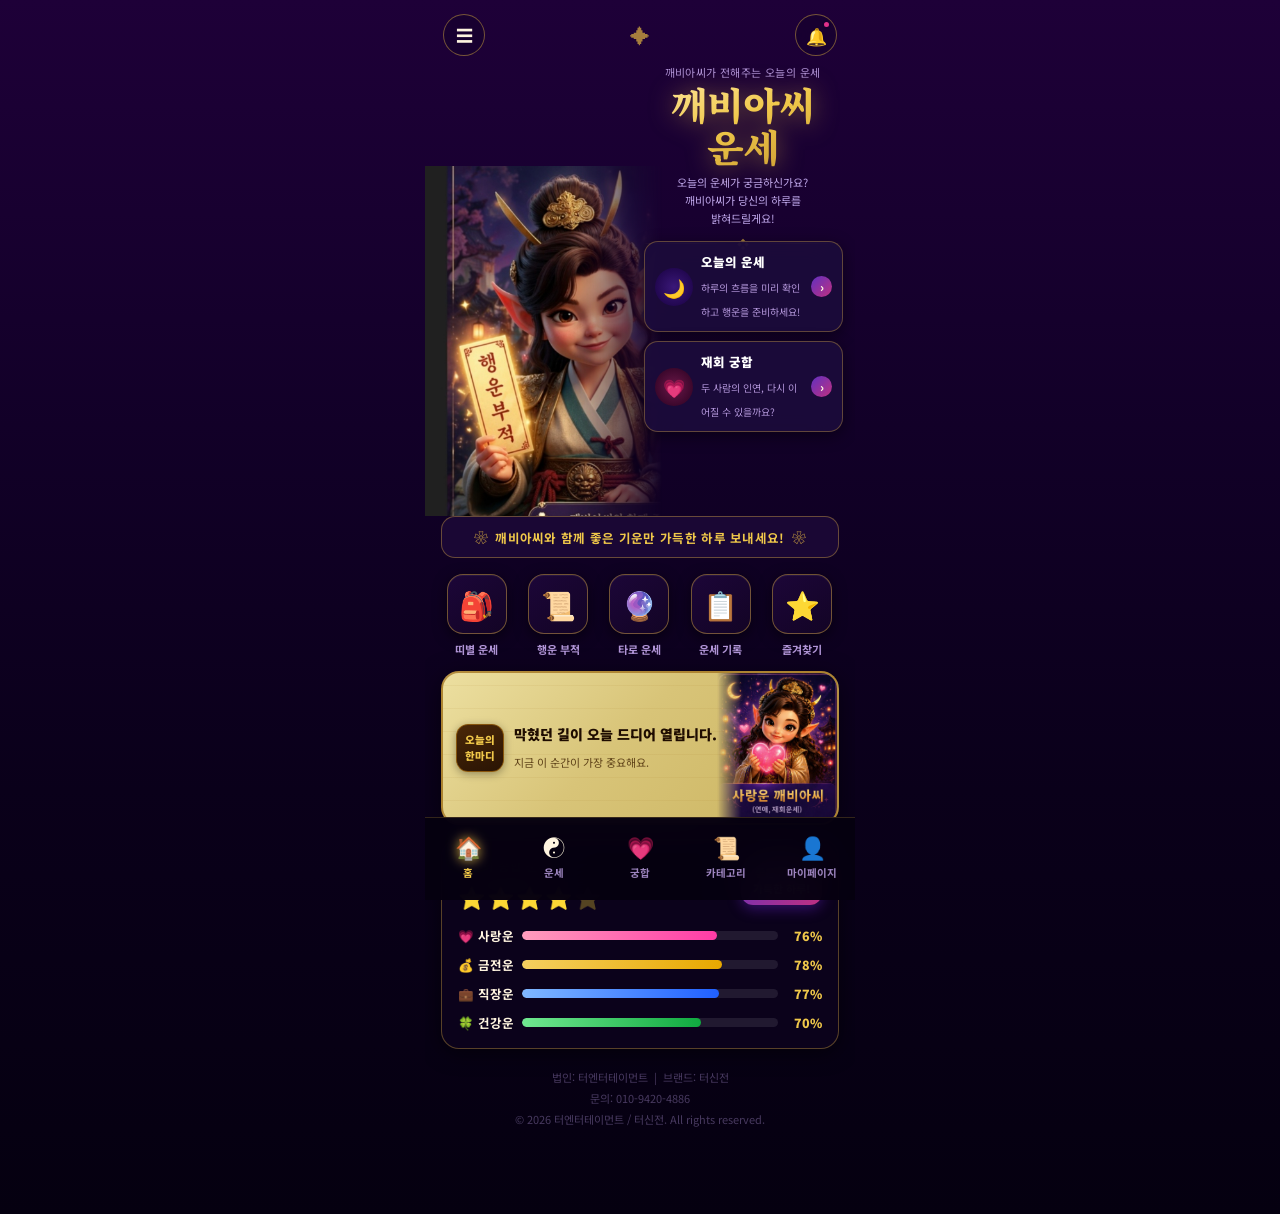
==== index (7).html @ a057582c "Add files via upload" ====
<!doctype html>
<html lang="ko">
<head>
  <link rel="manifest" href="/manifest.json">
  <meta name="theme-color" content="#15002e">
  <meta name="mobile-web-app-capable" content="yes">
  <meta name="apple-mobile-web-app-capable" content="yes">
  <meta name="apple-mobile-web-app-title" content="깨비아씨">
  <meta name="apple-mobile-web-app-status-bar-style" content="black-translucent">
  <link rel="apple-touch-icon" href="/icon-192.png">
  <script>if('serviceWorker'in navigator){window.addEventListener('load',()=>navigator.serviceWorker.register('/sw.js'));}</script>
  <meta charset="UTF-8">
  <meta name="viewport" content="width=device-width,initial-scale=1.0">
  <title>깨비아씨 운세</title>
  <link href="https://fonts.googleapis.com/css2?family=Noto+Serif+KR:wght@700;900&family=Noto+Sans+KR:wght@400;500;700;900&display=swap" rel="stylesheet">
  <style>
    *{box-sizing:border-box;margin:0;padding:0;-webkit-tap-highlight-color:transparent}

    body{
      font-family:'Noto Sans KR',sans-serif;
      color:#fff5e0;
      min-height:100vh;
      overflow-x:hidden;
      background:linear-gradient(180deg,#1e0038 0%,#120028 35%,#0a001a 65%,#050010 100%);
    }

    .app{max-width:430px;margin:0 auto;min-height:100vh;padding-bottom:80px;position:relative;overflow:hidden}

    /* ━━━ 상단바 ━━━ */
    .topbar{
      display:flex;justify-content:space-between;align-items:center;
      padding:14px 18px 0;position:relative;z-index:20;
    }
    .topbar-center{position:absolute;left:50%;transform:translateX(-50%);color:rgba(212,168,64,0.75);font-size:20px}
    .tbtn{
      width:42px;height:42px;border-radius:50%;
      border:1.5px solid rgba(212,168,64,0.5);
      background:rgba(20,0,45,0.55);
      display:flex;align-items:center;justify-content:center;
      font-size:17px;cursor:pointer;position:relative;backdrop-filter:blur(10px);
    }
    .notif-dot{position:absolute;top:5px;right:5px;width:9px;height:9px;background:#e0308a;border-radius:50%;border:2px solid #15002e}

    /* ━━━ 히어로 섹션 ━━━ */
    .hero{
      position:relative;
      height:460px;
      overflow:hidden;
    }

    /* 캐릭터 - 왼쪽 절반, 배경과 자연스럽게 블렌딩 */
    .hero-char{
      position:absolute;
      left:0; bottom:0;
      width:55%;
      z-index:3;
    }
    .hero-char img{
      width:100%;
      display:block;
      /* 오른쪽과 하단을 배경에 블렌딩 */
      -webkit-mask-image:linear-gradient(to right, black 60%, transparent 100%),
                         linear-gradient(to top, transparent 0%, black 15%);
      -webkit-mask-composite:source-in;
      mask-image:linear-gradient(to right, black 60%, transparent 100%);
      filter:drop-shadow(4px 0 20px rgba(80,20,160,0.3));
    }

    /* 타이틀 - 오른쪽 상단 */
    .hero-title{
      position:absolute;
      top:8px; right:0;
      width:50%;
      z-index:5;
      padding:0 14px 0 4px;
      text-align:center;
    }
    .h-small{font-size:11px;color:rgba(200,170,240,0.85);letter-spacing:.4px;margin-bottom:3px}
    .h-big{
      font-family:'Noto Serif KR',serif;
      font-size:38px;font-weight:900;
      background:linear-gradient(160deg,#ffe8a0 0%,#f0c84a 45%,#c89830 100%);
      -webkit-background-clip:text;-webkit-text-fill-color:transparent;background-clip:text;
      line-height:1.1;letter-spacing:-1px;
      filter:drop-shadow(0 2px 12px rgba(212,168,64,0.55));
    }
    .h-desc{font-size:11px;color:rgba(210,185,255,0.9);margin-top:6px;line-height:1.65}
    .gold-sep{
      display:flex;align-items:center;justify-content:center;gap:5px;margin:8px 0;
    }
    .gold-sep::before,.gold-sep::after{content:'';flex:1;height:1px;background:linear-gradient(90deg,transparent,rgba(212,168,64,0.55),transparent)}
    .gold-sep span{color:rgba(212,168,64,0.75);font-size:12px}

    /* 퀵카드 - 오른쪽 */
    .quick-cards{
      position:absolute;
      top:185px; right:0;
      width:50%;
      z-index:5;
      padding:0 12px 0 4px;
      display:flex;flex-direction:column;gap:9px;
    }
    .qcard{
      background:rgba(28,12,60,0.88);
      border:1.5px solid rgba(212,168,64,0.38);
      border-radius:14px;padding:10px 10px;
      display:flex;align-items:center;gap:8px;
      cursor:pointer;transition:all .2s;
      backdrop-filter:blur(16px);
      box-shadow:0 4px 16px rgba(0,0,0,0.45);
    }
    .qcard:hover{border-color:rgba(212,168,64,0.7);transform:translateX(-2px)}
    .qcard:active{transform:scale(0.97)}
    .qcard-ic{
      width:38px;height:38px;border-radius:50%;
      display:flex;align-items:center;justify-content:center;font-size:18px;flex-shrink:0;
    }
    .qcard-ic.moon{background:radial-gradient(circle,#3a1878,#180040)}
    .qcard-ic.heart{background:radial-gradient(circle,#6a1848,#280020)}
    .qcard-text{flex:1;min-width:0}
    .qcard-text strong{font-size:12.5px;font-weight:900;display:block;margin-bottom:2px;color:#fff}
    .qcard-text span{font-size:10px;color:rgba(195,165,235,0.9);line-height:1.45}
    .qcard-arr{
      width:21px;height:21px;border-radius:50%;flex-shrink:0;
      background:linear-gradient(135deg,#6030c0,#c03080);
      display:flex;align-items:center;justify-content:center;font-size:12px;font-weight:900;
    }

    /* ━━━ 배너 ━━━ */
    .banner{
      margin:0 16px;
      background:rgba(28,8,55,0.9);
      border:1.5px solid rgba(212,168,64,0.42);
      border-radius:14px;padding:10px 14px;
      text-align:center;font-size:12.5px;font-weight:700;
      color:#f0c84a;letter-spacing:.3px;
      backdrop-filter:blur(10px);
      position:relative;z-index:5;
    }
    .bf{color:#d4a840;margin:0 7px;font-size:14px}

    /* ━━━ 아이콘 메뉴 ━━━ */
    .icon-row{
      display:flex;gap:6px;padding:16px 14px 0;
      overflow-x:auto;scrollbar-width:none;position:relative;z-index:5;
    }
    .icon-row::-webkit-scrollbar{display:none}
    .iitem{flex:0 0 calc(20% - 5px);display:flex;flex-direction:column;align-items:center;gap:7px;cursor:pointer}
    .ibox{
      width:60px;height:60px;border-radius:16px;
      background:linear-gradient(145deg,#1c0638,#130425);
      border:1.5px solid rgba(212,168,64,0.48);
      display:flex;align-items:center;justify-content:center;
      overflow:hidden;transition:all .22s;
      box-shadow:0 4px 14px rgba(0,0,0,0.5),inset 0 1px 0 rgba(255,255,255,0.06);
    }
    .ibox img{width:85%;height:85%;object-fit:contain}
    .ibox span{font-size:28px;line-height:1}
    .iitem:hover .ibox{border-color:#f0c84a;transform:translateY(-4px);box-shadow:0 12px 26px rgba(100,30,200,0.5)}
    .iitem:active .ibox{transform:scale(0.95)}
    .ilabel{font-size:11px;font-weight:700;color:rgba(195,165,235,0.9);white-space:nowrap;text-align:center}

    /* ━━━ 오늘의 한마디 ━━━ */
    .daily-wrap{
      margin:14px 16px 0;
      background:linear-gradient(135deg,#ecdfa0 0%,#d8c478 45%,#cbb460 100%);
      border:2px solid rgba(155,105,20,0.65);
      border-radius:18px;overflow:hidden;
      display:flex;align-items:stretch;
      position:relative;z-index:5;
      box-shadow:0 6px 24px rgba(0,0,0,0.5);
      min-height:110px;
    }
    .daily-wrap::before{
      content:'';position:absolute;inset:0;pointer-events:none;z-index:0;
      background:repeating-linear-gradient(0deg,transparent,transparent 22px,rgba(155,105,20,0.07) 22px,rgba(155,105,20,0.07) 23px);
    }
    .daily-left{
      flex:1;padding:13px 0 13px 13px;
      display:flex;align-items:center;gap:10px;position:relative;z-index:1;
    }
    .daily-badge{
      background:linear-gradient(160deg,#4a2808,#2a1404);
      border:1.5px solid rgba(155,100,15,0.8);
      border-radius:12px;padding:7px 8px;
      text-align:center;font-size:10.5px;font-weight:900;
      min-width:46px;line-height:1.5;flex-shrink:0;
      color:#f0c84a;box-shadow:0 2px 8px rgba(0,0,0,0.35);
    }
    .daily-content strong{display:block;font-size:14px;font-weight:900;color:#1e0c00;line-height:1.5;margin-bottom:3px}
    .daily-content span{font-size:11px;color:#4a2c08;opacity:.85}
    .daily-char{
      width:120px;flex-shrink:0;
      position:relative;z-index:1;
      display:flex;align-items:flex-end;justify-content:center;overflow:hidden;
    }
    .daily-char img{
      width:120px;object-fit:cover;object-position:top center;
      -webkit-mask-image:linear-gradient(90deg,transparent 0%,black 20%);
      mask-image:linear-gradient(90deg,transparent 0%,black 20%);
    }

    /* ━━━ 종합 운세 ━━━ */
    .fortune-panel{
      margin:14px 16px 0;
      background:rgba(12,3,28,0.95);
      border:1.5px solid rgba(212,168,64,0.38);
      border-radius:18px;padding:16px;
      position:relative;overflow:hidden;z-index:5;
      box-shadow:0 4px 20px rgba(0,0,0,0.5);
    }
    .fortune-panel::before{content:'';position:absolute;top:0;left:0;right:0;height:1px;background:linear-gradient(90deg,transparent,#d4a840,transparent)}
    .fp-top{display:flex;justify-content:space-between;align-items:flex-start;margin-bottom:14px}
    .fp-label{font-size:12.5px;color:rgba(195,165,235,0.9);font-weight:700;margin-bottom:5px}
    .fp-stars{font-size:22px;letter-spacing:2px}
    .fp-badge{
      background:linear-gradient(135deg,#6030c0,#c03080);
      border-radius:12px;padding:8px 12px;
      font-size:11px;font-weight:900;text-align:center;line-height:1.5;
      box-shadow:0 4px 14px rgba(100,30,200,0.45);
    }
    .bars{display:flex;flex-direction:column;gap:10px}
    .brow{display:flex;align-items:center;gap:10px}
    .blabel{font-size:12.5px;font-weight:700;width:54px;flex-shrink:0;white-space:nowrap}
    .btrack{flex:1;height:9px;background:rgba(255,255,255,0.09);border-radius:5px;overflow:hidden}
    .bfill{height:100%;border-radius:5px;transition:width 1.4s cubic-bezier(.22,1,.36,1)}
    .bfill.love{background:linear-gradient(90deg,#ff9dbd,#ff3ca6)}
    .bfill.money{background:linear-gradient(90deg,#f5d060,#e8a800)}
    .bfill.work{background:linear-gradient(90deg,#80b8ff,#2060ff)}
    .bfill.health{background:linear-gradient(90deg,#70e890,#10aa40)}
    .bpct{font-size:12.5px;font-weight:900;color:#f0c84a;width:34px;text-align:right;flex-shrink:0}

    /* ━━━ 푸터 ━━━ */
    .footer{margin:18px 16px 4px;text-align:center;color:rgba(180,150,220,0.38);font-size:11px;line-height:1.9}

    /* ━━━ 하단 네비 ━━━ */
    .bottom-nav{
      position:fixed;bottom:0;left:50%;transform:translateX(-50%);
      width:100%;max-width:430px;z-index:100;
      background:rgba(6,0,16,0.97);
      border-top:1px solid rgba(212,168,64,0.22);
      display:flex;justify-content:space-around;align-items:center;
      padding:10px 0 18px;backdrop-filter:blur(20px);
    }
    .nitem{display:flex;flex-direction:column;align-items:center;gap:3px;cursor:pointer;flex:1;padding:2px 0;transition:all .2s}
    .nicon{font-size:22px;display:block}
    .nlabel{font-size:10.5px;font-weight:700;color:rgba(195,165,235,0.8)}
    .nitem.active .nlabel{color:#f0c84a}
    .nitem.active .nicon{filter:drop-shadow(0 0 6px rgba(240,200,74,0.8))}

    @keyframes fadeUp{from{opacity:0;transform:translateY(10px)}to{opacity:1;transform:translateY(0)}}
  </style>
</head>
<body>
<div class="app">

  <!-- 상단바 -->
  <div class="topbar">
    <div class="tbtn" onclick="alert('메뉴 준비 중 ✨')">☰</div>
    <div class="topbar-center">✦</div>
    <div class="tbtn">🔔<span class="notif-dot"></span></div>
  </div>

  <!-- 히어로: 캐릭터(왼쪽) + 타이틀+퀵카드(오른쪽) -->
  <div class="hero">
    <!-- 캐릭터 -->
    <div class="hero-char">
      <img src="kkabbi-main.jpg" alt="깨비아씨">
    </div>

    <!-- 타이틀 -->
    <div class="hero-title">
      <div class="h-small">깨비아씨가 전해주는 오늘의 운세</div>
      <div class="h-big">깨비아씨<br>운세</div>
      <div class="h-desc">오늘의 운세가 궁금하신가요?<br>깨비아씨가 당신의 하루를<br>밝혀드릴게요!</div>
      <div class="gold-sep"><span>❖</span></div>
    </div>

    <!-- 퀵카드 -->
    <div class="quick-cards">
      <div class="qcard" onclick="go('today.html')">
        <div class="qcard-ic moon">🌙</div>
        <div class="qcard-text">
          <strong>오늘의 운세</strong>
          <span>하루의 흐름을 미리 확인하고 행운을 준비하세요!</span>
        </div>
        <div class="qcard-arr">›</div>
      </div>
      <div class="qcard" onclick="go('reunion.html')">
        <div class="qcard-ic heart">💗</div>
        <div class="qcard-text">
          <strong>재회 궁합</strong>
          <span>두 사람의 인연, 다시 이어질 수 있을까요?</span>
        </div>
        <div class="qcard-arr">›</div>
      </div>
    </div>
  </div>

  <!-- 배너 -->
  <div class="banner">
    <span class="bf">❀</span>깨비아씨와 함께 좋은 기운만 가득한 하루 보내세요!<span class="bf">❀</span>
  </div>

  <!-- 아이콘 메뉴 -->
  <div class="icon-row">
    <div class="iitem" onclick="go('zodiac.html')">
      <div class="ibox"><img src="icon-zodiac.png" alt="" onerror="this.outerHTML='<span>🎒</span>'"></div>
      <div class="ilabel">띠별 운세</div>
    </div>
    <div class="iitem" onclick="go('talisman.html')">
      <div class="ibox"><img src="icon-talisman.png" alt="" onerror="this.outerHTML='<span>📜</span>'"></div>
      <div class="ilabel">행운 부적</div>
    </div>
    <div class="iitem" onclick="go('tarot.html')">
      <div class="ibox"><img src="icon-tarot.png" alt="" onerror="this.outerHTML='<span>🔮</span>'"></div>
      <div class="ilabel">타로 운세</div>
    </div>
    <div class="iitem" onclick="go('today.html')">
      <div class="ibox"><img src="icon-record.png" alt="" onerror="this.outerHTML='<span>📋</span>'"></div>
      <div class="ilabel">운세 기록</div>
    </div>
    <div class="iitem" onclick="go('today.html')">
      <div class="ibox"><img src="icon-star.png" alt="" onerror="this.outerHTML='<span>⭐</span>'"></div>
      <div class="ilabel">즐겨찾기</div>
    </div>
  </div>

  <!-- 오늘의 한마디 -->
  <div class="daily-wrap">
    <div class="daily-left">
      <div class="daily-badge">오늘의<br>한마디</div>
      <div class="daily-content">
        <strong id="daily-msg">지금의 작은 노력이<br>큰 행운으로 돌아올 거예요.</strong>
        <span id="daily-sub">포기하지 말고, 끝까지 가보세요!</span>
      </div>
    </div>
    <div class="daily-char">
      <img src="kkabbi-love.png" alt="" onerror="this.style.display='none'">
    </div>
  </div>

  <!-- 종합 운세 -->
  <div class="fortune-panel">
    <div class="fp-top">
      <div>
        <div class="fp-label">오늘의 종합 운세</div>
        <div class="fp-stars">⭐⭐⭐⭐<span style="opacity:.3">⭐</span></div>
      </div>
      <div class="fp-badge">좋은 기운이<br>가득한 하루!</div>
    </div>
    <div class="bars">
      <div class="brow"><div class="blabel">💗 사랑운</div><div class="btrack"><div class="bfill love" id="b-love" style="width:0"></div></div><div class="bpct" id="p-love">-</div></div>
      <div class="brow"><div class="blabel">💰 금전운</div><div class="btrack"><div class="bfill money" id="b-money" style="width:0"></div></div><div class="bpct" id="p-money">-</div></div>
      <div class="brow"><div class="blabel">💼 직장운</div><div class="btrack"><div class="bfill work" id="b-work" style="width:0"></div></div><div class="bpct" id="p-work">-</div></div>
      <div class="brow"><div class="blabel">🍀 건강운</div><div class="btrack"><div class="bfill health" id="b-health" style="width:0"></div></div><div class="bpct" id="p-health">-</div></div>
    </div>
  </div>

  <!-- 푸터 -->
  <div class="footer">
    법인: 터엔터테이먼트 &nbsp;|&nbsp; 브랜드: 터신전<br>
    문의: 010-9420-4886<br>
    © 2026 터엔터테이먼트 / 터신전. All rights reserved.
  </div>

  <!-- 하단 네비 -->
  <div class="bottom-nav">
    <div class="nitem active"><span class="nicon">🏠</span><span class="nlabel">홈</span></div>
    <div class="nitem" onclick="go('today.html')"><span class="nicon">☯</span><span class="nlabel">운세</span></div>
    <div class="nitem" onclick="go('reunion.html')"><span class="nicon">💗</span><span class="nlabel">궁합</span></div>
    <div class="nitem" onclick="go('talisman.html')"><span class="nicon">📜</span><span class="nlabel">카테고리</span></div>
    <div class="nitem" onclick="go('my.html')"><span class="nicon">👤</span><span class="nlabel">마이페이지</span></div>
  </div>

</div>
<script>
function go(page){window.location.href=page}

const dailyMsg=["지금의 작은 노력이\n큰 행운으로 돌아올 거예요.","막혔던 길이 오늘 드디어 열립니다.","좋은 인연이 가까이 있어요.","포기하지 않은 당신, 오늘 빛납니다.","작은 친절이 큰 복을 부릅니다."];
const dailySub=["포기하지 말고, 끝까지 가보세요!","지금 이 순간이 가장 중요해요.","마음을 열면 기회가 보입니다.","오늘 하루도 응원할게요 ✨","당신의 진심은 반드시 닿아요."];

function seed(){const d=new Date();return d.getFullYear()*10000+(d.getMonth()+1)*100+d.getDate();}

window.addEventListener('load',()=>{
  const s=seed();
  document.getElementById('daily-msg').innerHTML=dailyMsg[s%dailyMsg.length].replace('\n','<br>');
  document.getElementById('daily-sub').textContent=dailySub[s%dailySub.length];
  setTimeout(()=>{
    const v={love:70+(s%25),money:60+((s*3)%30),work:75+((s*7)%20),health:65+((s*5)%25)};
    ['love','money','work','health'].forEach(k=>{
      document.getElementById('b-'+k).style.width=v[k]+'%';
      document.getElementById('p-'+k).textContent=v[k]+'%';
    });
  },400);
});
</script>
</body>
</html>
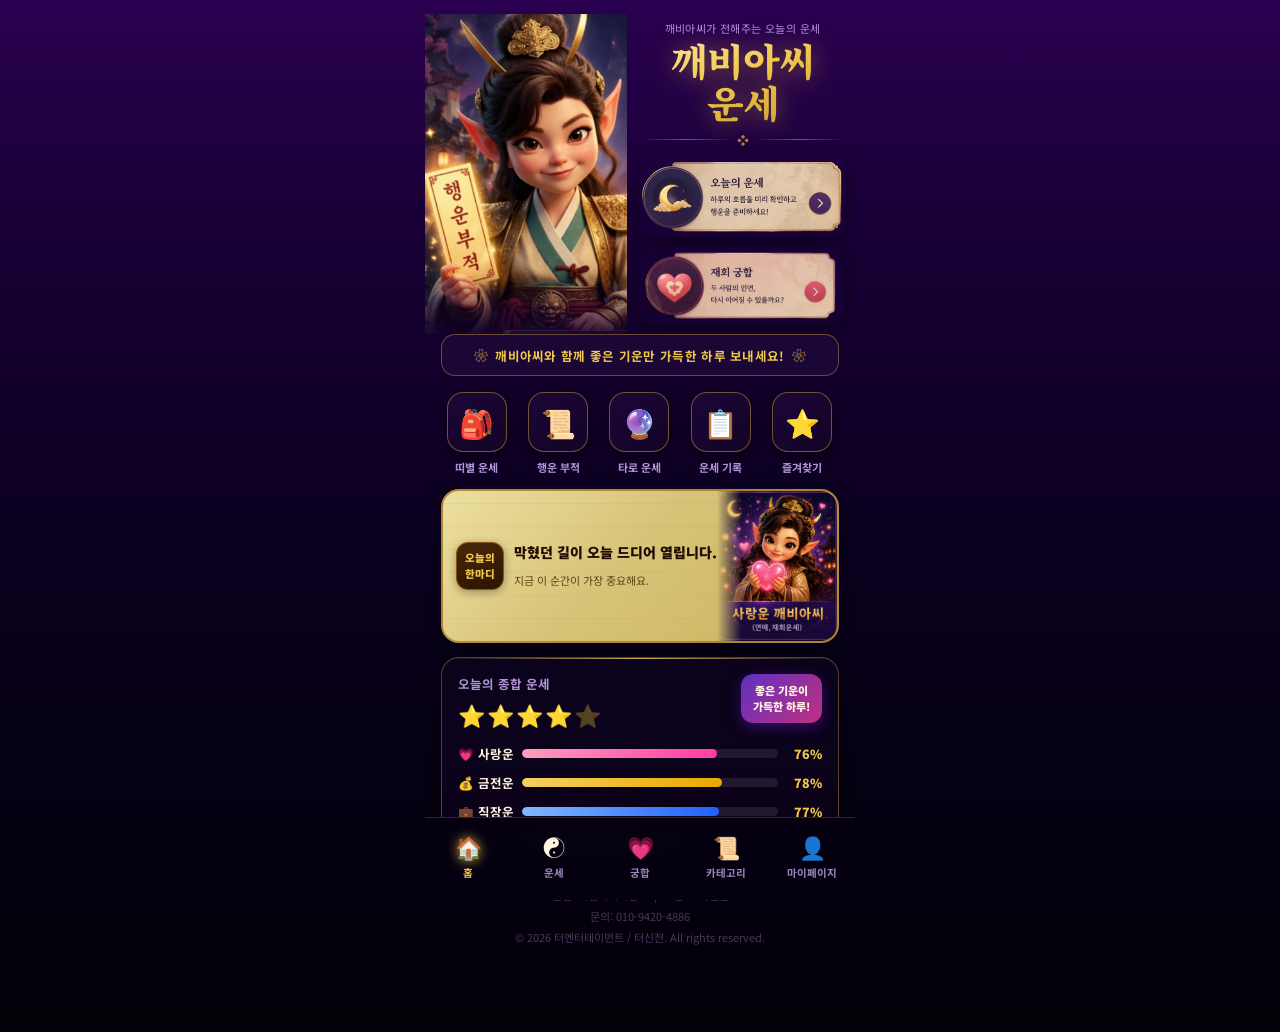
==== commit e027666b: "Add files via upload" ====
--- a/index (7).html
+++ b/index (7).html
@@ -15,210 +15,73 @@
   <link href="https://fonts.googleapis.com/css2?family=Noto+Serif+KR:wght@700;900&family=Noto+Sans+KR:wght@400;500;700;900&display=swap" rel="stylesheet">
   <style>
     *{box-sizing:border-box;margin:0;padding:0;-webkit-tap-highlight-color:transparent}
-
-    body{
-      font-family:'Noto Sans KR',sans-serif;
-      color:#fff5e0;
-      min-height:100vh;
-      overflow-x:hidden;
-      background:linear-gradient(180deg,#1e0038 0%,#120028 35%,#0a001a 65%,#050010 100%);
+    body{font-family:'Noto Sans KR',sans-serif;color:#fff5e0;min-height:100vh;overflow-x:hidden;background:linear-gradient(180deg,#2a0050 0%,#1a0038 20%,#0e0025 45%,#060015 70%,#030008 100%);}
+    .app{max-width:430px;margin:0 auto;min-height:100vh;padding-bottom:80px;position:relative;overflow:hidden}
+
+    /* 상단바 */
+    .topbar{display:flex;justify-content:space-between;align-items:center;padding:14px 18px 0;position:relative;z-index:20;}
+    .topbar-center{position:absolute;left:50%;transform:translateX(-50%);color:rgba(212,168,64,0.75);font-size:20px}
+    .tbtn{width:42px;height:42px;border-radius:50%;border:1.5px solid rgba(212,168,64,0.5);background:rgba(20,0,45,0.55);display:flex;align-items:center;justify-content:center;font-size:17px;cursor:pointer;position:relative;backdrop-filter:blur(10px);}
+    .notif-dot{position:absolute;top:5px;right:5px;width:9px;height:9px;background:#e0308a;border-radius:50%;border:2px solid #15002e}
+
+    /* 히어로 */
+    .hero{position:relative;height:320px;overflow:hidden;margin-top:14px;}
+
+    /* 캐릭터 - 페이드 없이 선명하게 */
+    .hero-char{position:absolute;left:-35px;top:-20px;width:55%;z-index:3;}
+    .hero-char img{width:100%;display:block;filter:drop-shadow(4px 0 20px rgba(80,20,160,0.3));max-height:420px;object-fit:cover;object-position:top;
+      -webkit-mask-image:linear-gradient(to bottom,black 80%,transparent 100%);
+      mask-image:linear-gradient(to bottom,black 80%,transparent 100%);
     }
 
-    .app{max-width:430px;margin:0 auto;min-height:100vh;padding-bottom:80px;position:relative;overflow:hidden}
-
-    /* ━━━ 상단바 ━━━ */
-    .topbar{
-      display:flex;justify-content:space-between;align-items:center;
-      padding:14px 18px 0;position:relative;z-index:20;
-    }
-    .topbar-center{position:absolute;left:50%;transform:translateX(-50%);color:rgba(212,168,64,0.75);font-size:20px}
-    .tbtn{
-      width:42px;height:42px;border-radius:50%;
-      border:1.5px solid rgba(212,168,64,0.5);
-      background:rgba(20,0,45,0.55);
-      display:flex;align-items:center;justify-content:center;
-      font-size:17px;cursor:pointer;position:relative;backdrop-filter:blur(10px);
-    }
-    .notif-dot{position:absolute;top:5px;right:5px;width:9px;height:9px;background:#e0308a;border-radius:50%;border:2px solid #15002e}
-
-    /* ━━━ 히어로 섹션 ━━━ */
-    .hero{
-      position:relative;
-      height:460px;
-      overflow:hidden;
-    }
-
-    /* 캐릭터 - 왼쪽 절반, 배경과 자연스럽게 블렌딩 */
-    .hero-char{
-      position:absolute;
-      left:0; bottom:0;
-      width:55%;
-      z-index:3;
-    }
-    .hero-char img{
-      width:100%;
-      display:block;
-      /* 오른쪽과 하단을 배경에 블렌딩 */
-      -webkit-mask-image:linear-gradient(to right, black 60%, transparent 100%),
-                         linear-gradient(to top, transparent 0%, black 15%);
-      -webkit-mask-composite:source-in;
-      mask-image:linear-gradient(to right, black 60%, transparent 100%);
-      filter:drop-shadow(4px 0 20px rgba(80,20,160,0.3));
-    }
-
-    /* 타이틀 - 오른쪽 상단 */
-    .hero-title{
-      position:absolute;
-      top:8px; right:0;
-      width:50%;
-      z-index:5;
-      padding:0 14px 0 4px;
-      text-align:center;
-    }
+    /* 타이틀 */
+    .hero-title{position:absolute;top:6px;right:0;width:50%;z-index:5;padding:0 10px 0 0;text-align:center;}
     .h-small{font-size:11px;color:rgba(200,170,240,0.85);letter-spacing:.4px;margin-bottom:3px}
-    .h-big{
-      font-family:'Noto Serif KR',serif;
-      font-size:38px;font-weight:900;
-      background:linear-gradient(160deg,#ffe8a0 0%,#f0c84a 45%,#c89830 100%);
-      -webkit-background-clip:text;-webkit-text-fill-color:transparent;background-clip:text;
-      line-height:1.1;letter-spacing:-1px;
-      filter:drop-shadow(0 2px 12px rgba(212,168,64,0.55));
-    }
-    .h-desc{font-size:11px;color:rgba(210,185,255,0.9);margin-top:6px;line-height:1.65}
-    .gold-sep{
-      display:flex;align-items:center;justify-content:center;gap:5px;margin:8px 0;
-    }
+    .h-big{font-family:'Noto Serif KR',serif;font-size:38px;font-weight:900;background:linear-gradient(160deg,#ffe8a0 0%,#f0c84a 45%,#c89830 100%);-webkit-background-clip:text;-webkit-text-fill-color:transparent;background-clip:text;line-height:1.1;letter-spacing:-1px;filter:drop-shadow(0 2px 12px rgba(212,168,64,0.55));}
+    .h-desc{display:none}
+    .gold-sep{display:flex;align-items:center;justify-content:center;gap:5px;margin:8px 0;}
     .gold-sep::before,.gold-sep::after{content:'';flex:1;height:1px;background:linear-gradient(90deg,transparent,rgba(212,168,64,0.55),transparent)}
     .gold-sep span{color:rgba(212,168,64,0.75);font-size:12px}
 
-    /* 퀵카드 - 오른쪽 */
-    .quick-cards{
-      position:absolute;
-      top:185px; right:0;
-      width:50%;
-      z-index:5;
-      padding:0 12px 0 4px;
-      display:flex;flex-direction:column;gap:9px;
-    }
-    .qcard{
-      background:rgba(28,12,60,0.88);
-      border:1.5px solid rgba(212,168,64,0.38);
-      border-radius:14px;padding:10px 10px;
-      display:flex;align-items:center;gap:8px;
-      cursor:pointer;transition:all .2s;
-      backdrop-filter:blur(16px);
-      box-shadow:0 4px 16px rgba(0,0,0,0.45);
-    }
-    .qcard:hover{border-color:rgba(212,168,64,0.7);transform:translateX(-2px)}
+    /* 퀵카드 이미지 */
+    .quick-cards{position:absolute;top:140px;right:0;width:50%;z-index:5;padding:0 10px 0 0;display:flex;flex-direction:column;gap:8px;}
+    .qcard{border-radius:14px;overflow:hidden;cursor:pointer;transition:all .2s;box-shadow:0 4px 20px rgba(0,0,0,0.4);}
+    .qcard:hover{transform:translateX(-2px) scale(1.02)}
     .qcard:active{transform:scale(0.97)}
-    .qcard-ic{
-      width:38px;height:38px;border-radius:50%;
-      display:flex;align-items:center;justify-content:center;font-size:18px;flex-shrink:0;
-    }
-    .qcard-ic.moon{background:radial-gradient(circle,#3a1878,#180040)}
-    .qcard-ic.heart{background:radial-gradient(circle,#6a1848,#280020)}
-    .qcard-text{flex:1;min-width:0}
-    .qcard-text strong{font-size:12.5px;font-weight:900;display:block;margin-bottom:2px;color:#fff}
-    .qcard-text span{font-size:10px;color:rgba(195,165,235,0.9);line-height:1.45}
-    .qcard-arr{
-      width:21px;height:21px;border-radius:50%;flex-shrink:0;
-      background:linear-gradient(135deg,#6030c0,#c03080);
-      display:flex;align-items:center;justify-content:center;font-size:12px;font-weight:900;
-    }
-
-    /* ━━━ 배너 ━━━ */
-    .banner{
-      margin:0 16px;
-      background:rgba(28,8,55,0.9);
-      border:1.5px solid rgba(212,168,64,0.42);
-      border-radius:14px;padding:10px 14px;
-      text-align:center;font-size:12.5px;font-weight:700;
-      color:#f0c84a;letter-spacing:.3px;
-      backdrop-filter:blur(10px);
-      position:relative;z-index:5;
-    }
+    .qcard img{width:100%;display:block;border-radius:14px;}
+
+    /* 배너 */
+    .banner{margin:0 16px;background:rgba(28,8,55,0.9);border:1.5px solid rgba(212,168,64,0.42);border-radius:14px;padding:10px 14px;text-align:center;font-size:12.5px;font-weight:700;color:#f0c84a;letter-spacing:.3px;backdrop-filter:blur(10px);position:relative;z-index:5;}
     .bf{color:#d4a840;margin:0 7px;font-size:14px}
 
-    /* ━━━ 아이콘 메뉴 ━━━ */
-    .icon-row{
-      display:flex;gap:6px;padding:16px 14px 0;
-      overflow-x:auto;scrollbar-width:none;position:relative;z-index:5;
-    }
+    /* 아이콘 메뉴 */
+    .icon-row{display:flex;gap:6px;padding:16px 14px 0;overflow-x:auto;scrollbar-width:none;position:relative;z-index:5;}
     .icon-row::-webkit-scrollbar{display:none}
-    .iitem{flex:0 0 calc(20% - 5px);display:flex;flex-direction:column;align-items:center;gap:7px;cursor:pointer}
-    .ibox{
-      width:60px;height:60px;border-radius:16px;
-      background:linear-gradient(145deg,#1c0638,#130425);
-      border:1.5px solid rgba(212,168,64,0.48);
-      display:flex;align-items:center;justify-content:center;
-      overflow:hidden;transition:all .22s;
-      box-shadow:0 4px 14px rgba(0,0,0,0.5),inset 0 1px 0 rgba(255,255,255,0.06);
-    }
+    .iitem{flex:0 0 calc(20% - 5px);display:flex;flex-direction:column;align-items:center;gap:7px;cursor:pointer;}
+    .ibox{width:60px;height:60px;border-radius:16px;background:linear-gradient(145deg,#1c0638,#130425);border:1.5px solid rgba(212,168,64,0.48);display:flex;align-items:center;justify-content:center;overflow:hidden;transition:all .22s;box-shadow:0 4px 14px rgba(0,0,0,0.5);}
     .ibox img{width:85%;height:85%;object-fit:contain}
     .ibox span{font-size:28px;line-height:1}
-    .iitem:hover .ibox{border-color:#f0c84a;transform:translateY(-4px);box-shadow:0 12px 26px rgba(100,30,200,0.5)}
+    .iitem:hover .ibox{border-color:#f0c84a;transform:translateY(-4px);box-shadow:0 12px 26px rgba(100,30,200,0.5);}
     .iitem:active .ibox{transform:scale(0.95)}
     .ilabel{font-size:11px;font-weight:700;color:rgba(195,165,235,0.9);white-space:nowrap;text-align:center}
 
-    /* ━━━ 오늘의 한마디 ━━━ */
-    .daily-wrap{
-      margin:14px 16px 0;
-      background:linear-gradient(135deg,#ecdfa0 0%,#d8c478 45%,#cbb460 100%);
-      border:2px solid rgba(155,105,20,0.65);
-      border-radius:18px;overflow:hidden;
-      display:flex;align-items:stretch;
-      position:relative;z-index:5;
-      box-shadow:0 6px 24px rgba(0,0,0,0.5);
-      min-height:110px;
-    }
-    .daily-wrap::before{
-      content:'';position:absolute;inset:0;pointer-events:none;z-index:0;
-      background:repeating-linear-gradient(0deg,transparent,transparent 22px,rgba(155,105,20,0.07) 22px,rgba(155,105,20,0.07) 23px);
-    }
-    .daily-left{
-      flex:1;padding:13px 0 13px 13px;
-      display:flex;align-items:center;gap:10px;position:relative;z-index:1;
-    }
-    .daily-badge{
-      background:linear-gradient(160deg,#4a2808,#2a1404);
-      border:1.5px solid rgba(155,100,15,0.8);
-      border-radius:12px;padding:7px 8px;
-      text-align:center;font-size:10.5px;font-weight:900;
-      min-width:46px;line-height:1.5;flex-shrink:0;
-      color:#f0c84a;box-shadow:0 2px 8px rgba(0,0,0,0.35);
-    }
+    /* 오늘의 한마디 */
+    .daily-wrap{margin:14px 16px 0;background:linear-gradient(135deg,#ecdfa0 0%,#d8c478 45%,#cbb460 100%);border:2px solid rgba(155,105,20,0.65);border-radius:18px;overflow:hidden;display:flex;align-items:stretch;position:relative;z-index:5;box-shadow:0 6px 24px rgba(0,0,0,0.5);min-height:110px;}
+    .daily-wrap::before{content:'';position:absolute;inset:0;pointer-events:none;z-index:0;background:repeating-linear-gradient(0deg,transparent,transparent 22px,rgba(155,105,20,0.07) 22px,rgba(155,105,20,0.07) 23px);}
+    .daily-left{flex:1;padding:13px 0 13px 13px;display:flex;align-items:center;gap:10px;position:relative;z-index:1;}
+    .daily-badge{background:linear-gradient(160deg,#4a2808,#2a1404);border:1.5px solid rgba(155,100,15,0.8);border-radius:12px;padding:7px 8px;text-align:center;font-size:10.5px;font-weight:900;min-width:46px;line-height:1.5;flex-shrink:0;color:#f0c84a;box-shadow:0 2px 8px rgba(0,0,0,0.35);}
     .daily-content strong{display:block;font-size:14px;font-weight:900;color:#1e0c00;line-height:1.5;margin-bottom:3px}
     .daily-content span{font-size:11px;color:#4a2c08;opacity:.85}
-    .daily-char{
-      width:120px;flex-shrink:0;
-      position:relative;z-index:1;
-      display:flex;align-items:flex-end;justify-content:center;overflow:hidden;
-    }
-    .daily-char img{
-      width:120px;object-fit:cover;object-position:top center;
-      -webkit-mask-image:linear-gradient(90deg,transparent 0%,black 20%);
-      mask-image:linear-gradient(90deg,transparent 0%,black 20%);
-    }
-
-    /* ━━━ 종합 운세 ━━━ */
-    .fortune-panel{
-      margin:14px 16px 0;
-      background:rgba(12,3,28,0.95);
-      border:1.5px solid rgba(212,168,64,0.38);
-      border-radius:18px;padding:16px;
-      position:relative;overflow:hidden;z-index:5;
-      box-shadow:0 4px 20px rgba(0,0,0,0.5);
-    }
+    .daily-char{width:120px;flex-shrink:0;position:relative;z-index:1;display:flex;align-items:flex-end;justify-content:center;overflow:hidden;}
+    .daily-char img{width:120px;object-fit:cover;object-position:top center;-webkit-mask-image:linear-gradient(90deg,transparent 0%,black 20%);mask-image:linear-gradient(90deg,transparent 0%,black 20%);}
+
+    /* 종합 운세 */
+    .fortune-panel{margin:14px 16px 0;background:rgba(12,3,28,0.95);border:1.5px solid rgba(212,168,64,0.38);border-radius:18px;padding:16px;position:relative;overflow:hidden;z-index:5;box-shadow:0 4px 20px rgba(0,0,0,0.5);}
     .fortune-panel::before{content:'';position:absolute;top:0;left:0;right:0;height:1px;background:linear-gradient(90deg,transparent,#d4a840,transparent)}
     .fp-top{display:flex;justify-content:space-between;align-items:flex-start;margin-bottom:14px}
     .fp-label{font-size:12.5px;color:rgba(195,165,235,0.9);font-weight:700;margin-bottom:5px}
     .fp-stars{font-size:22px;letter-spacing:2px}
-    .fp-badge{
-      background:linear-gradient(135deg,#6030c0,#c03080);
-      border-radius:12px;padding:8px 12px;
-      font-size:11px;font-weight:900;text-align:center;line-height:1.5;
-      box-shadow:0 4px 14px rgba(100,30,200,0.45);
-    }
+    .fp-badge{background:linear-gradient(135deg,#6030c0,#c03080);border-radius:12px;padding:8px 12px;font-size:11px;font-weight:900;text-align:center;line-height:1.5;box-shadow:0 4px 14px rgba(100,30,200,0.45);}
     .bars{display:flex;flex-direction:column;gap:10px}
     .brow{display:flex;align-items:center;gap:10px}
     .blabel{font-size:12.5px;font-weight:700;width:54px;flex-shrink:0;white-space:nowrap}
@@ -230,69 +93,38 @@
     .bfill.health{background:linear-gradient(90deg,#70e890,#10aa40)}
     .bpct{font-size:12.5px;font-weight:900;color:#f0c84a;width:34px;text-align:right;flex-shrink:0}
 
-    /* ━━━ 푸터 ━━━ */
+    /* 푸터 */
     .footer{margin:18px 16px 4px;text-align:center;color:rgba(180,150,220,0.38);font-size:11px;line-height:1.9}
 
-    /* ━━━ 하단 네비 ━━━ */
-    .bottom-nav{
-      position:fixed;bottom:0;left:50%;transform:translateX(-50%);
-      width:100%;max-width:430px;z-index:100;
-      background:rgba(6,0,16,0.97);
-      border-top:1px solid rgba(212,168,64,0.22);
-      display:flex;justify-content:space-around;align-items:center;
-      padding:10px 0 18px;backdrop-filter:blur(20px);
-    }
+    /* 하단 네비 */
+    .bottom-nav{position:fixed;bottom:0;left:50%;transform:translateX(-50%);width:100%;max-width:430px;z-index:100;background:rgba(6,0,16,0.97);border-top:1px solid rgba(212,168,64,0.22);display:flex;justify-content:space-around;align-items:center;padding:10px 0 18px;backdrop-filter:blur(20px);}
     .nitem{display:flex;flex-direction:column;align-items:center;gap:3px;cursor:pointer;flex:1;padding:2px 0;transition:all .2s}
     .nicon{font-size:22px;display:block}
     .nlabel{font-size:10.5px;font-weight:700;color:rgba(195,165,235,0.8)}
     .nitem.active .nlabel{color:#f0c84a}
     .nitem.active .nicon{filter:drop-shadow(0 0 6px rgba(240,200,74,0.8))}
-
-    @keyframes fadeUp{from{opacity:0;transform:translateY(10px)}to{opacity:1;transform:translateY(0)}}
   </style>
 </head>
 <body>
 <div class="app">
 
-  <!-- 상단바 -->
-  <div class="topbar">
-    <div class="tbtn" onclick="alert('메뉴 준비 중 ✨')">☰</div>
-    <div class="topbar-center">✦</div>
-    <div class="tbtn">🔔<span class="notif-dot"></span></div>
-  </div>
-
-  <!-- 히어로: 캐릭터(왼쪽) + 타이틀+퀵카드(오른쪽) -->
+  <!-- 히어로 -->
   <div class="hero">
-    <!-- 캐릭터 -->
     <div class="hero-char">
       <img src="kkabbi-main.jpg" alt="깨비아씨">
     </div>
-
-    <!-- 타이틀 -->
     <div class="hero-title">
       <div class="h-small">깨비아씨가 전해주는 오늘의 운세</div>
       <div class="h-big">깨비아씨<br>운세</div>
       <div class="h-desc">오늘의 운세가 궁금하신가요?<br>깨비아씨가 당신의 하루를<br>밝혀드릴게요!</div>
       <div class="gold-sep"><span>❖</span></div>
     </div>
-
-    <!-- 퀵카드 -->
     <div class="quick-cards">
       <div class="qcard" onclick="go('today.html')">
-        <div class="qcard-ic moon">🌙</div>
-        <div class="qcard-text">
-          <strong>오늘의 운세</strong>
-          <span>하루의 흐름을 미리 확인하고 행운을 준비하세요!</span>
-        </div>
-        <div class="qcard-arr">›</div>
+        <img src="card-today.png" alt="오늘의 운세">
       </div>
       <div class="qcard" onclick="go('reunion.html')">
-        <div class="qcard-ic heart">💗</div>
-        <div class="qcard-text">
-          <strong>재회 궁합</strong>
-          <span>두 사람의 인연, 다시 이어질 수 있을까요?</span>
-        </div>
-        <div class="qcard-arr">›</div>
+        <img src="card-reunion.png" alt="재회 궁합">
       </div>
     </div>
   </div>
@@ -305,23 +137,23 @@
   <!-- 아이콘 메뉴 -->
   <div class="icon-row">
     <div class="iitem" onclick="go('zodiac.html')">
-      <div class="ibox"><img src="icon-zodiac.png" alt="" onerror="this.outerHTML='<span>🎒</span>'"></div>
+      <div class="ibox"><span>🎒</span></div>
       <div class="ilabel">띠별 운세</div>
     </div>
     <div class="iitem" onclick="go('talisman.html')">
-      <div class="ibox"><img src="icon-talisman.png" alt="" onerror="this.outerHTML='<span>📜</span>'"></div>
+      <div class="ibox"><span>📜</span></div>
       <div class="ilabel">행운 부적</div>
     </div>
     <div class="iitem" onclick="go('tarot.html')">
-      <div class="ibox"><img src="icon-tarot.png" alt="" onerror="this.outerHTML='<span>🔮</span>'"></div>
+      <div class="ibox"><span>🔮</span></div>
       <div class="ilabel">타로 운세</div>
     </div>
     <div class="iitem" onclick="go('today.html')">
-      <div class="ibox"><img src="icon-record.png" alt="" onerror="this.outerHTML='<span>📋</span>'"></div>
+      <div class="ibox"><span>📋</span></div>
       <div class="ilabel">운세 기록</div>
     </div>
     <div class="iitem" onclick="go('today.html')">
-      <div class="ibox"><img src="icon-star.png" alt="" onerror="this.outerHTML='<span>⭐</span>'"></div>
+      <div class="ibox"><span>⭐</span></div>
       <div class="ilabel">즐겨찾기</div>
     </div>
   </div>
@@ -376,12 +208,9 @@
 </div>
 <script>
 function go(page){window.location.href=page}
-
 const dailyMsg=["지금의 작은 노력이\n큰 행운으로 돌아올 거예요.","막혔던 길이 오늘 드디어 열립니다.","좋은 인연이 가까이 있어요.","포기하지 않은 당신, 오늘 빛납니다.","작은 친절이 큰 복을 부릅니다."];
 const dailySub=["포기하지 말고, 끝까지 가보세요!","지금 이 순간이 가장 중요해요.","마음을 열면 기회가 보입니다.","오늘 하루도 응원할게요 ✨","당신의 진심은 반드시 닿아요."];
-
 function seed(){const d=new Date();return d.getFullYear()*10000+(d.getMonth()+1)*100+d.getDate();}
-
 window.addEventListener('load',()=>{
   const s=seed();
   document.getElementById('daily-msg').innerHTML=dailyMsg[s%dailyMsg.length].replace('\n','<br>');
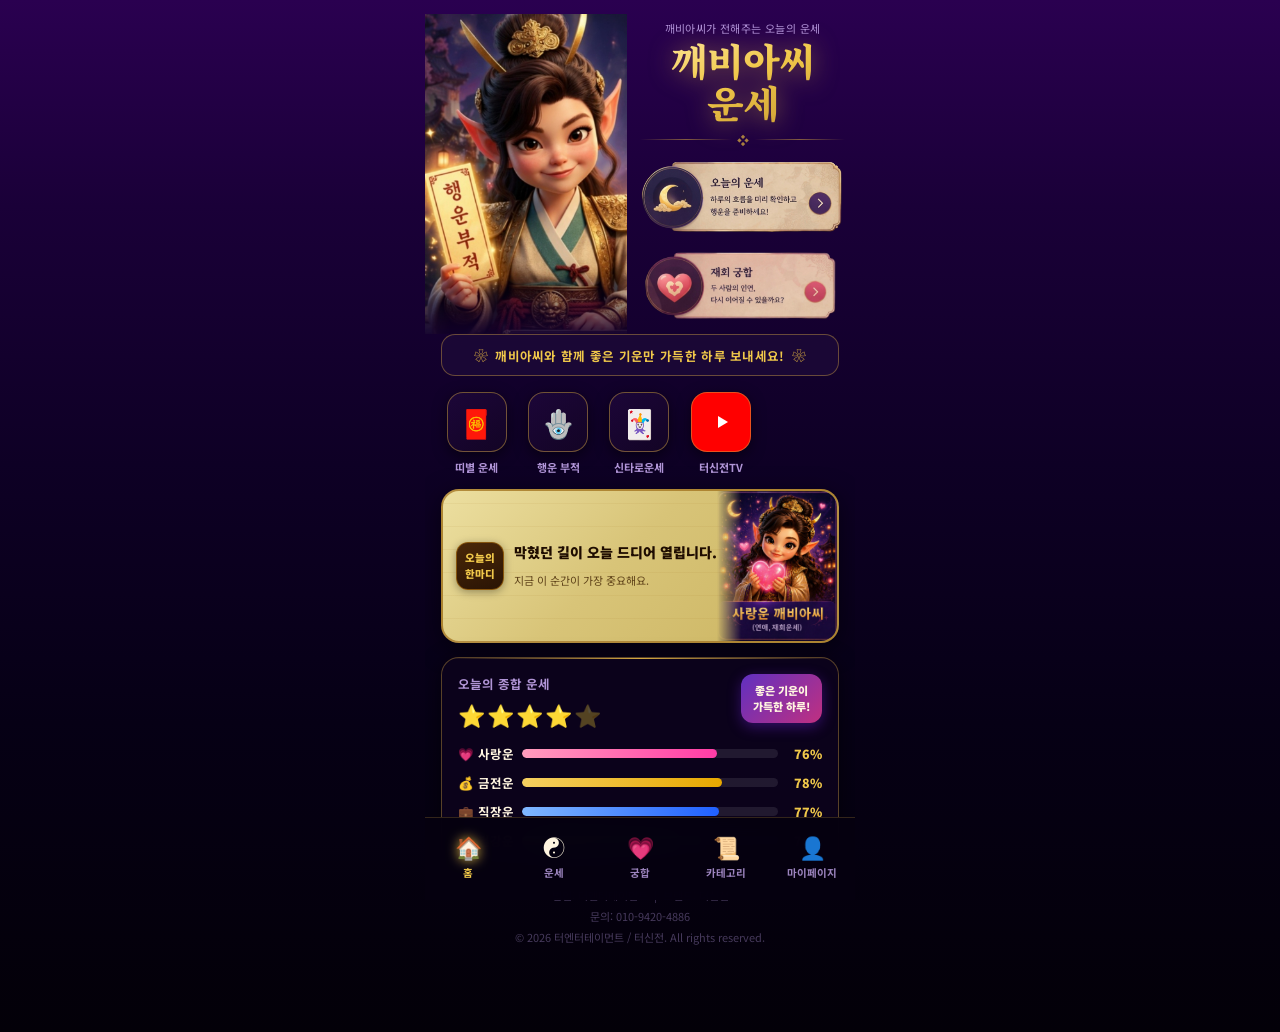
==== commit aae2f14b: "Add files via upload" ====
--- a/index (7).html
+++ b/index (7).html
@@ -45,7 +45,7 @@
 
     /* 퀵카드 이미지 */
     .quick-cards{position:absolute;top:140px;right:0;width:50%;z-index:5;padding:0 10px 0 0;display:flex;flex-direction:column;gap:8px;}
-    .qcard{border-radius:14px;overflow:hidden;cursor:pointer;transition:all .2s;box-shadow:0 4px 20px rgba(0,0,0,0.4);}
+    .qcard{border-radius:14px;overflow:visible;cursor:pointer;transition:all .2s;background:none;}
     .qcard:hover{transform:translateX(-2px) scale(1.02)}
     .qcard:active{transform:scale(0.97)}
     .qcard img{width:100%;display:block;border-radius:14px;}
@@ -59,7 +59,7 @@
     .icon-row::-webkit-scrollbar{display:none}
     .iitem{flex:0 0 calc(20% - 5px);display:flex;flex-direction:column;align-items:center;gap:7px;cursor:pointer;}
     .ibox{width:60px;height:60px;border-radius:16px;background:linear-gradient(145deg,#1c0638,#130425);border:1.5px solid rgba(212,168,64,0.48);display:flex;align-items:center;justify-content:center;overflow:hidden;transition:all .22s;box-shadow:0 4px 14px rgba(0,0,0,0.5);}
-    .ibox img{width:85%;height:85%;object-fit:contain}
+    .ibox img{width:100%;height:100%;object-fit:contain}
     .ibox span{font-size:28px;line-height:1}
     .iitem:hover .ibox{border-color:#f0c84a;transform:translateY(-4px);box-shadow:0 12px 26px rgba(100,30,200,0.5);}
     .iitem:active .ibox{transform:scale(0.95)}
@@ -137,24 +137,25 @@
   <!-- 아이콘 메뉴 -->
   <div class="icon-row">
     <div class="iitem" onclick="go('zodiac.html')">
-      <div class="ibox"><span>🎒</span></div>
+      <div class="ibox"><span>🧧</span></div>
       <div class="ilabel">띠별 운세</div>
     </div>
     <div class="iitem" onclick="go('talisman.html')">
-      <div class="ibox"><span>📜</span></div>
+      <div class="ibox"><span>🪬</span></div>
       <div class="ilabel">행운 부적</div>
     </div>
     <div class="iitem" onclick="go('tarot.html')">
-      <div class="ibox"><span>🔮</span></div>
-      <div class="ilabel">타로 운세</div>
-    </div>
-    <div class="iitem" onclick="go('today.html')">
-      <div class="ibox"><span>📋</span></div>
-      <div class="ilabel">운세 기록</div>
-    </div>
-    <div class="iitem" onclick="go('today.html')">
-      <div class="ibox"><span>⭐</span></div>
-      <div class="ilabel">즐겨찾기</div>
+      <div class="ibox"><img src="icon-tarot.jpg" alt="" onerror="this.outerHTML='<span>🃏</span>'"></div>
+      <div class="ilabel">신타로운세</div>
+    </div>
+    <div class="iitem" onclick="window.open('https://youtu.be/tSB9tmxs86s','_blank')">
+      <div class="ibox" style="background:#ff0000;">
+        <svg width="32" height="22" viewBox="0 0 32 22" fill="none">
+          <rect width="32" height="22" rx="5" fill="#FF0000"/>
+          <polygon points="13,5 13,17 23,11" fill="white"/>
+        </svg>
+      </div>
+      <div class="ilabel">터신전TV</div>
     </div>
   </div>
 
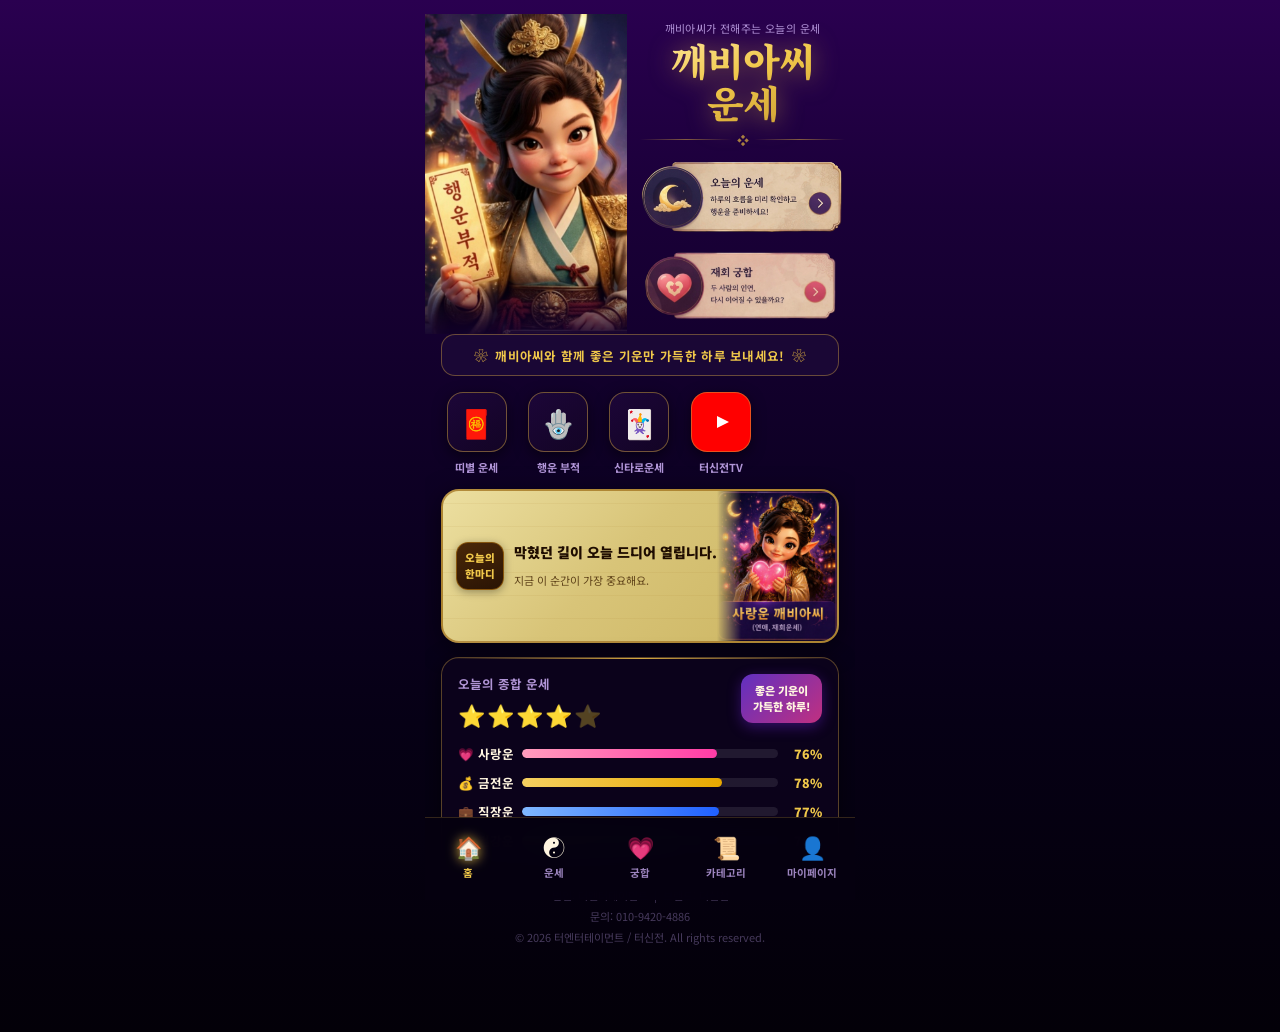
==== commit c613dd17: "Add files via upload" ====
--- a/index (7).html
+++ b/index (7).html
@@ -149,10 +149,10 @@
       <div class="ilabel">신타로운세</div>
     </div>
     <div class="iitem" onclick="window.open('https://youtu.be/tSB9tmxs86s','_blank')">
-      <div class="ibox" style="background:#ff0000;">
-        <svg width="32" height="22" viewBox="0 0 32 22" fill="none">
-          <rect width="32" height="22" rx="5" fill="#FF0000"/>
-          <polygon points="13,5 13,17 23,11" fill="white"/>
+      <div class="ibox" style="background:#FF0000;">
+        <svg width="34" height="24" viewBox="0 0 34 24" fill="none">
+          <rect width="34" height="24" rx="5" fill="#FF0000"/>
+          <polygon points="13,6 13,18 25,12" fill="white"/>
         </svg>
       </div>
       <div class="ilabel">터신전TV</div>
